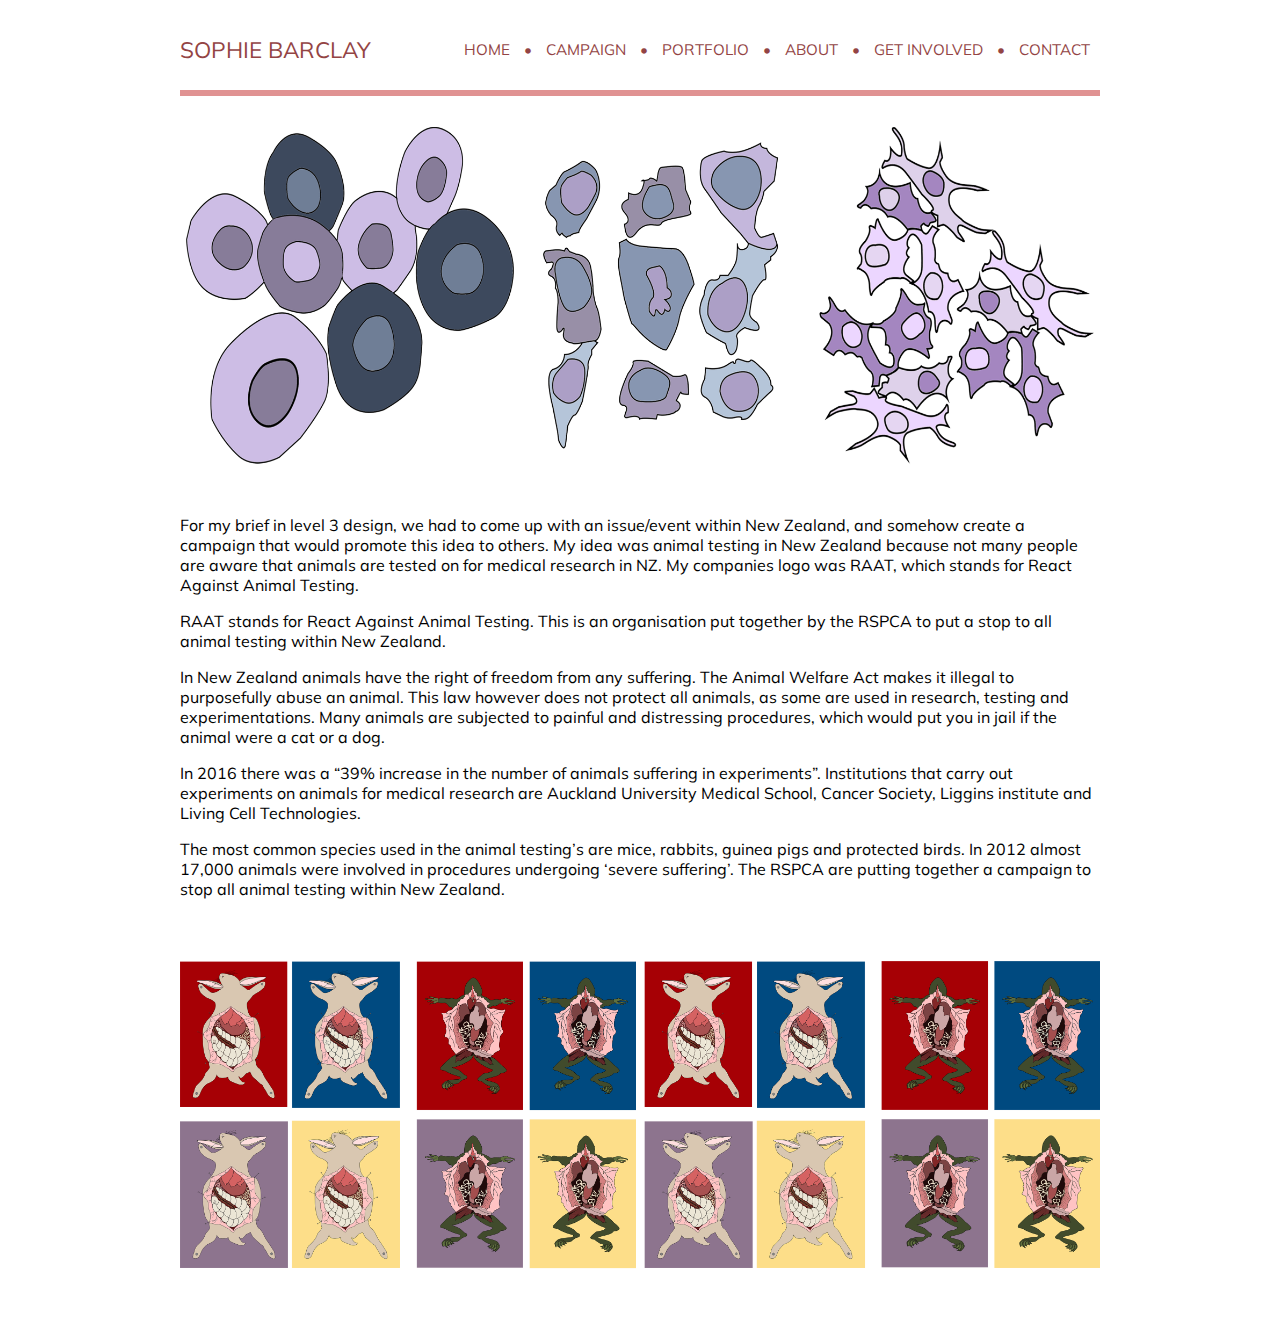
==== about.html @ 805fac89 "lecture" ====
<!DOCTYPE html>

<html>
    <head>
        <title>Sophie Barclay RAAT</title>
        
        <link rel="stylesheet" href="style.css" />
    
    </head>

<body>
    <div class="container">
    <div class="header">
        <div class="nav">
     <div class="logo">
            SOPHIE BARCLAY
            </div>
      <div> 
        
          
          </div>
            
            </div>
            
    <div class="links">
        <a href="index.html">HOME</a>
        &bullet;
        <a href="#">CAMPAIGN</a>
        &bullet;
        <a href="portfolio.html">PORTFOLIO</a>
        &bullet;
        <a href="about.html">ABOUT</a>
        &bullet;
        <a href="#">GET INVOLVED</a>
        &bullet;
        <a href="contact.html">CONTACT</a>
        
        
    
           </div>
        
         </div>
        <div class="aboutbanner">
        <img src="images/cells.png">
        </div>
        
        <p> For my brief in level 3 design, we had to come up with an issue/event within New Zealand, and somehow create a campaign that would promote this idea to others. My idea was animal testing in New Zealand because not many people are aware that animals are tested on for medical research in NZ. My companies logo was RAAT, which stands for React Against Animal Testing.  </p>
        
    <p>RAAT stands for React Against Animal Testing. This is an organisation put together by the RSPCA to put a stop to all animal testing within New Zealand.  </p>
        
        <p> In New Zealand animals have the right of freedom from any suffering. The Animal Welfare Act makes it illegal to purposefully abuse an animal. This law however does not protect all animals, as some are used in research, testing and experimentations. Many animals are subjected to painful and distressing procedures, which would put you in jail if the animal were a cat or a dog. </p>
        
        <p> In 2016 there was a “39% increase in the number of animals suffering in experiments”. Institutions that carry out experiments on animals for medical research are Auckland University Medical School, Cancer Society, Liggins institute and Living Cell Technologies. </p>
        
        <p> The most common species used in the animal testing’s are mice, rabbits, guinea pigs and protected birds. In 2012 almost 17,000 animals were involved in procedures undergoing ‘severe suffering’. The RSPCA are putting together a campaign to stop all animal testing within New Zealand.</p>
        
        <div class="aboutbanner">
        <img src="images/dissected_images.png">
        </div>
        
         </div>
    </body>
</html>
---- style.css ----
@import url('https://fonts.googleapis.com/css?family=Muli');

body{
    background-color:white;
    margin:0;
    font-family: 'Muli', sans-serif;
}
.container {
    width: 920px;
    margin-left: auto;
    margin-right: auto;
}
.header {
    background-color:white;
    color:#934444;
    height:90px;
    border-bottom: 6px solid #e09292
}
.nav{
    max-width: 950px;
    margin-left: auto;
    margin-right: auto;
}
.logo{
    float: left;
    margin-top: 35px;
    font-size: 1.4rem;
}
.links{
    float:right;
    margin-top: 40px;
    font-size: 0.95rem;
    color:#934444;
}
.links a{
    color:#934444;
    text-decoration: none;
    padding-left:10px;
    padding-right:10px;
}
.banner img{
    max-width:920px;
    width:100%;
}
.banner {
    background-color: white;
    padding: 20px 0;
    text-align: center;
}
.banner2 img{
    max-width:780px;
    width:40%;
}
.banner2 {
    background-color: white;
    padding: 20px 0;
    text-align: center;

}
.banner3 img{
    max-width:780px;
    width:81%;
}
.banner3 {
    background-color: white;
    padding: 20px 0;
    text-align: center;

}
.banner4 img{
    max-width:780px;
    width:81%;
}
.banner4 {
    background-color: white;
    padding: 20px 0;
    text-align: center;

}
.banner5 img{
    max-width:780px;
    width:81%;
}
.banner5 {
    background-color: white;
    padding: 20px 0;
    text-align: center;

}
.aboutbanner img{
    max-width:px;
    width:100%;
}
.aboutbanner {
    background-color: white;
    padding: 20px 0;
    text-align: center;

}
.contactpage{
    width: 910px;
    height: 0px;
    background-color: white;
    margin-left: auto;
    margin-right: auto;
    color: #934444;
    float: left;
    margin-top: 10px;
}
.contactpageimg1 img{
    max-width:920px;
    width:100%;
    margin-top:400px;
}
.contactpageimg1 {
    background-color: white;
    padding: 20px 0;
    text-align:left;
}
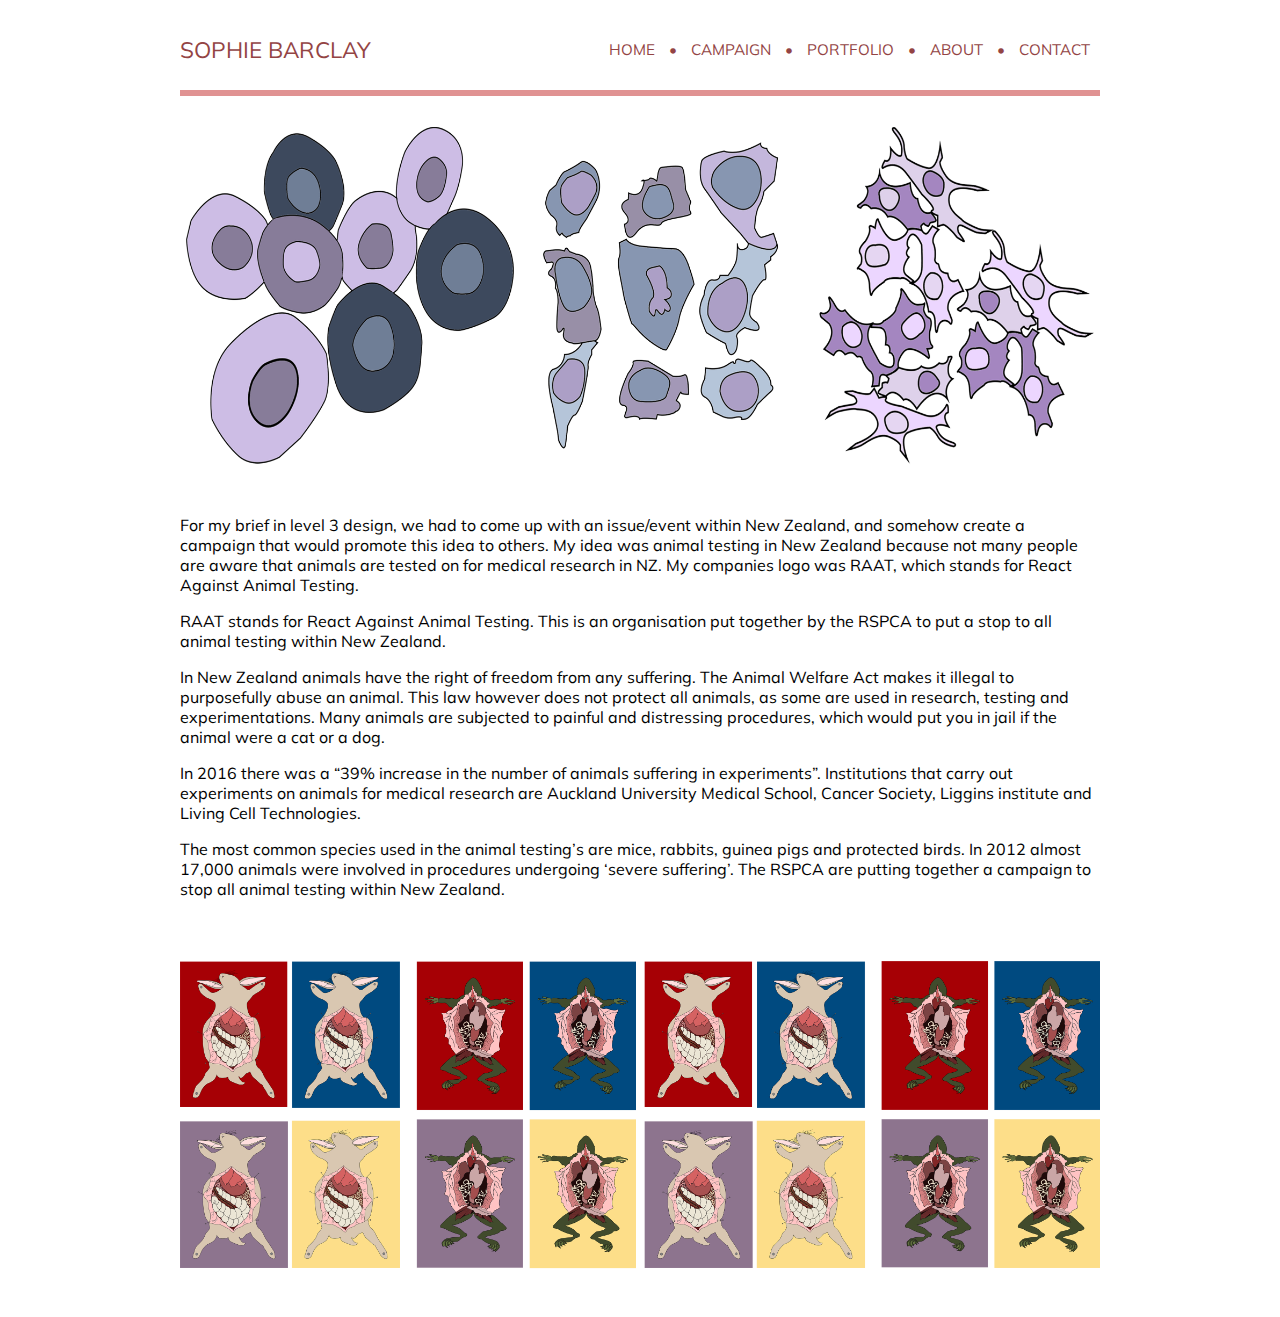
==== commit 0826649b: "Assignmenr" ====
--- a/about.html
+++ b/about.html
@@ -25,13 +25,11 @@
     <div class="links">
         <a href="index.html">HOME</a>
         &bullet;
-        <a href="#">CAMPAIGN</a>
+        <a href="campaign.html">CAMPAIGN</a>
         &bullet;
         <a href="portfolio.html">PORTFOLIO</a>
         &bullet;
         <a href="about.html">ABOUT</a>
-        &bullet;
-        <a href="#">GET INVOLVED</a>
         &bullet;
         <a href="contact.html">CONTACT</a>
         
--- a/style.css
+++ b/style.css
@@ -44,7 +44,7 @@
 }
 .banner {
     background-color: white;
-    padding: 20px 0;
+    padding: 50px 0;
     text-align: center;
 }
 .banner2 img{
@@ -117,3 +117,57 @@
     padding: 20px 0;
     text-align:left;
 }
+.title{
+    width: 910px;
+    height: 0px;
+    background-color: white;
+    margin-left: auto;
+    margin-right: auto;
+    color: #934444;
+    float: left;
+    margin-top: 20px;
+    text-align: center
+}
+.campaign{
+    width:910px;
+    height:0px;
+    background-color: white;
+    margin-left: auto;
+    margin-right: auto;
+    color: #934444;
+    float: left;
+    margin-top: 10px;
+    margin-bottom: 100px;
+    
+}
+.illustratorimages img{
+    max-width:700px;
+    width:100%;
+    float:right;
+    margin-bottom:
+}
+.illustratorimages {
+    background-color: white;
+    padding: px 0;
+    text-align:left;
+}
+.map img{
+    max-width:420px;
+    width:100%;
+    float:left;
+}
+.map {
+    background-color: white;
+    padding: 20px 0;
+}
+.harbour img{
+    max-width:420px;
+    width:100%;
+    float:right;
+    height: 253px;
+    margin-bottom: 100px;
+}
+.harbour {
+    background-color: white;
+    padding: 20px 0;
+}
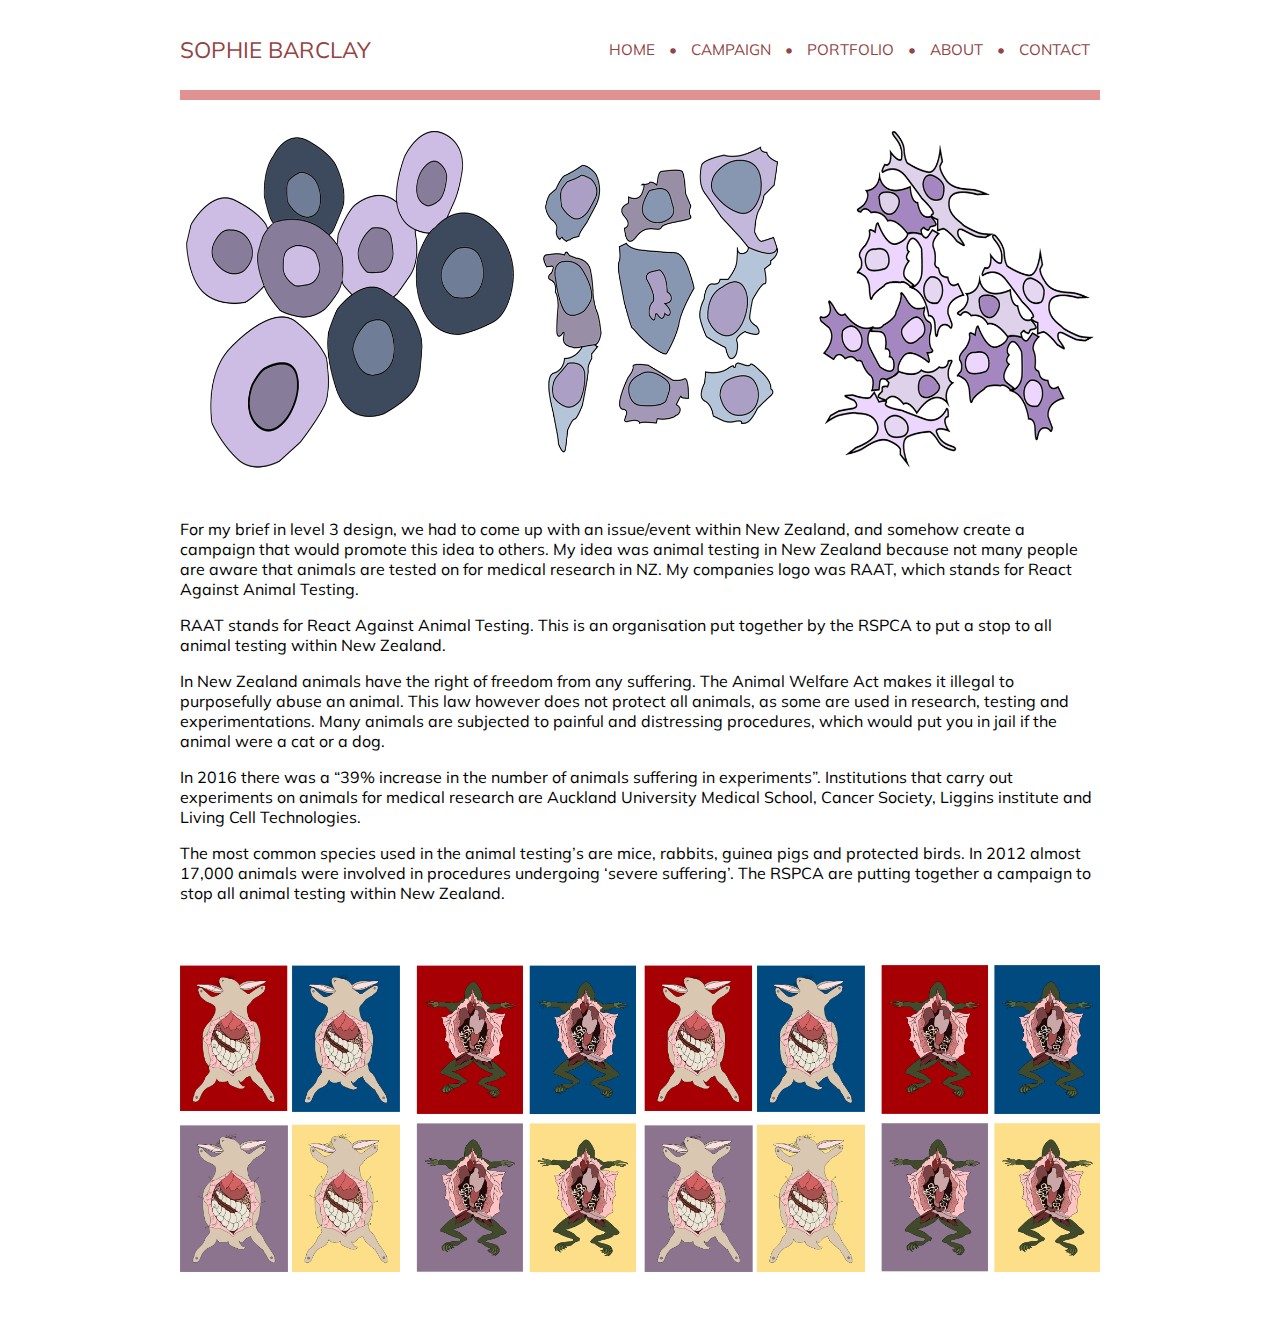
==== commit f513f1ce: "finished" ====
--- a/about.html
+++ b/about.html
@@ -23,7 +23,7 @@
             </div>
             
     <div class="links">
-        <a href="index.html">HOME</a>
+        <a href="home.html">HOME</a>
         &bullet;
         <a href="campaign.html">CAMPAIGN</a>
         &bullet;
--- a/style.css
+++ b/style.css
@@ -14,7 +14,7 @@
     background-color:white;
     color:#934444;
     height:90px;
-    border-bottom: 6px solid #e09292
+    border-bottom: 10px solid #e09292
 }
 .nav{
     max-width: 950px;
@@ -106,6 +106,7 @@
     color: #934444;
     float: left;
     margin-top: 10px;
+    padding: 10px;
 }
 .contactpageimg1 img{
     max-width:920px;
